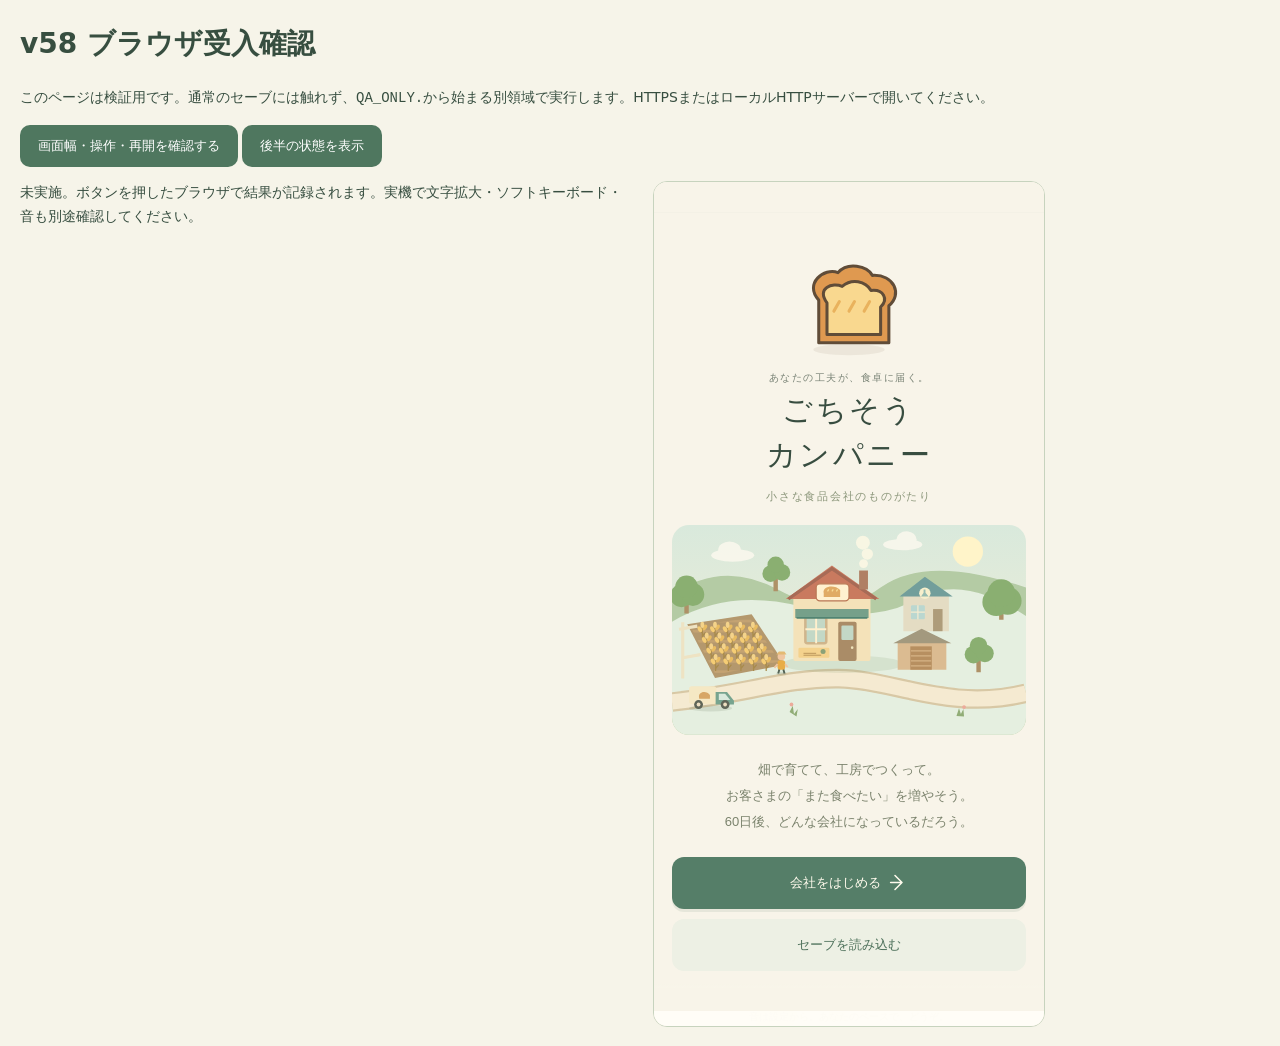
==== tests/browser-check.html @ 8b36f78a "gochisou" ====
<!doctype html><html lang="ja"><meta charset="utf-8"><meta name="viewport" content="width=device-width,initial-scale=1"><title>ごちそうカンパニー ブラウザ確認</title><style>body{font:14px/1.7 system-ui,sans-serif;background:#f6f4e9;color:#374e40;margin:20px}button{padding:12px 18px;background:#4f775f;color:white;border:0;border-radius:10px;cursor:pointer}iframe{display:block;width:390px;height:844px;border:1px solid #c7d3be;border-radius:14px;max-width:100%;background:#f8f4e9}#result{white-space:pre-wrap}li{margin:6px 0}.fail{color:#ad513a}.pass{color:#477846}.layout{display:flex;flex-wrap:wrap;gap:25px}.layout>div{flex:1;min-width:280px}</style><h1>v58 ブラウザ受入確認</h1><p>このページは検証用です。通常のセーブには触れず、<code>QA_ONLY.</code>から始まる別領域で実行します。HTTPSまたはローカルHTTPサーバーで開いてください。</p><p><button id="run">画面幅・操作・再開を確認する</button> <button id="advanced">後半の状態を表示</button></p><div class="layout"><div><div id="result">未実施。ボタンを押したブラウザで結果が記録されます。実機で文字拡大・ソフトキーボード・音も別途確認してください。</div></div><div><iframe id="game" src="../index.html?qa=1" title="検証用ゲーム"></iframe></div></div><script src="../data.js"></script><script src="../flavor.js"></script><script src="../engine.js"></script><script src="../actions.js"></script><script src="../planning.js"></script><script src="../recruitment.js"></script><script src="../finance.js"></script><script src="../advisor.js"></script><script src="../guidance.js"></script><script src="../dining.js"></script><script>
const frame=document.getElementById('game'),out=document.getElementById('result'),routes=['home','make/plan','make/craft','make/produce','make/buy','make/inventory','make/original','trade/orders','trade/finance','trade/customers','trade/wholesale','trade/regions','grow/staff','grow/recruit','grow/research','grow/facilities','grow/auto','grow/invest','more/book','more/contests','more/rivals','more/timeline','more/settings'];
const pause=()=>new Promise(resolve=>requestAnimationFrame(()=>requestAnimationFrame(resolve)));let lines=[];function record(ok,text){lines.push((ok?'✓ ':'✗ ')+text);out.textContent=lines.join('\n')}
function data(){let s=GCEngine.newGame('BROWSER-QA');s.money=500000;s.rp=2000;s.day=6;s.companyXP=250;s.levelClaimed=11;s.research={production:2,processing:2,quality:3,storage:1,sales:2,recipe:5};s.staff.push(GCEngine.makeStaff('komugi'),GCEngine.makeStaff('aoi'));s.regions=['town','shopping','city'];s.reputation=80;return s}
document.getElementById('advanced').onclick=()=>{frame.contentWindow.GCApp.loadForTest(data());frame.contentWindow.GCApp.go('home')};
document.getElementById('run').onclick=async()=>{lines=[];try{const w=frame.contentWindow,app=w.GCApp;app.loadForTest(data());for(const width of [320,360,390,430]){frame.style.width=width+'px';await pause();for(const route of routes){app.go(route);await pause();const doc=w.document;const overflow=doc.documentElement.scrollWidth>w.innerWidth+1;const unbound=[...doc.querySelectorAll('[data-a]')].filter(el=>!app.handlers.includes(el.dataset.a));record(!overflow&&!unbound.length,width+'px '+route+' / はみ出し '+overflow+' / 未接続 '+unbound.length)}}frame.style.width='390px';app.loadForTest(GCEngine.newGame('FLOW'));let s=app.state;app.dispatch('craft',{id:'flour',n:3});app.dispatch('craft',{id:'bread',n:3});app.dispatch('accept',{id:app.state.candidates[0].id});app.dispatch('deliver',{id:app.state.orders[0].id});record(app.state.stats.delivered===1,'最初の製造・受注・納品');app.dispatch('nextDay',{day:1});record(app.state.day===2,'日次処理');const seq=app.state.transactionSeq;await new Promise(resolve=>{frame.onload=resolve;frame.contentWindow.location.reload()});record(frame.contentWindow.GCApp.state.day===2&&frame.contentWindow.GCApp.state.transactionSeq===seq,'再読込で日付と取引回数を維持');frame.contentWindow.GCApp.go('home');record(true,'自動確認終了。次は実タッチ、200%文字拡大、キーボード、消音、減速設定を手動確認');}catch(e){record(false,e.message)}};
</script></html>
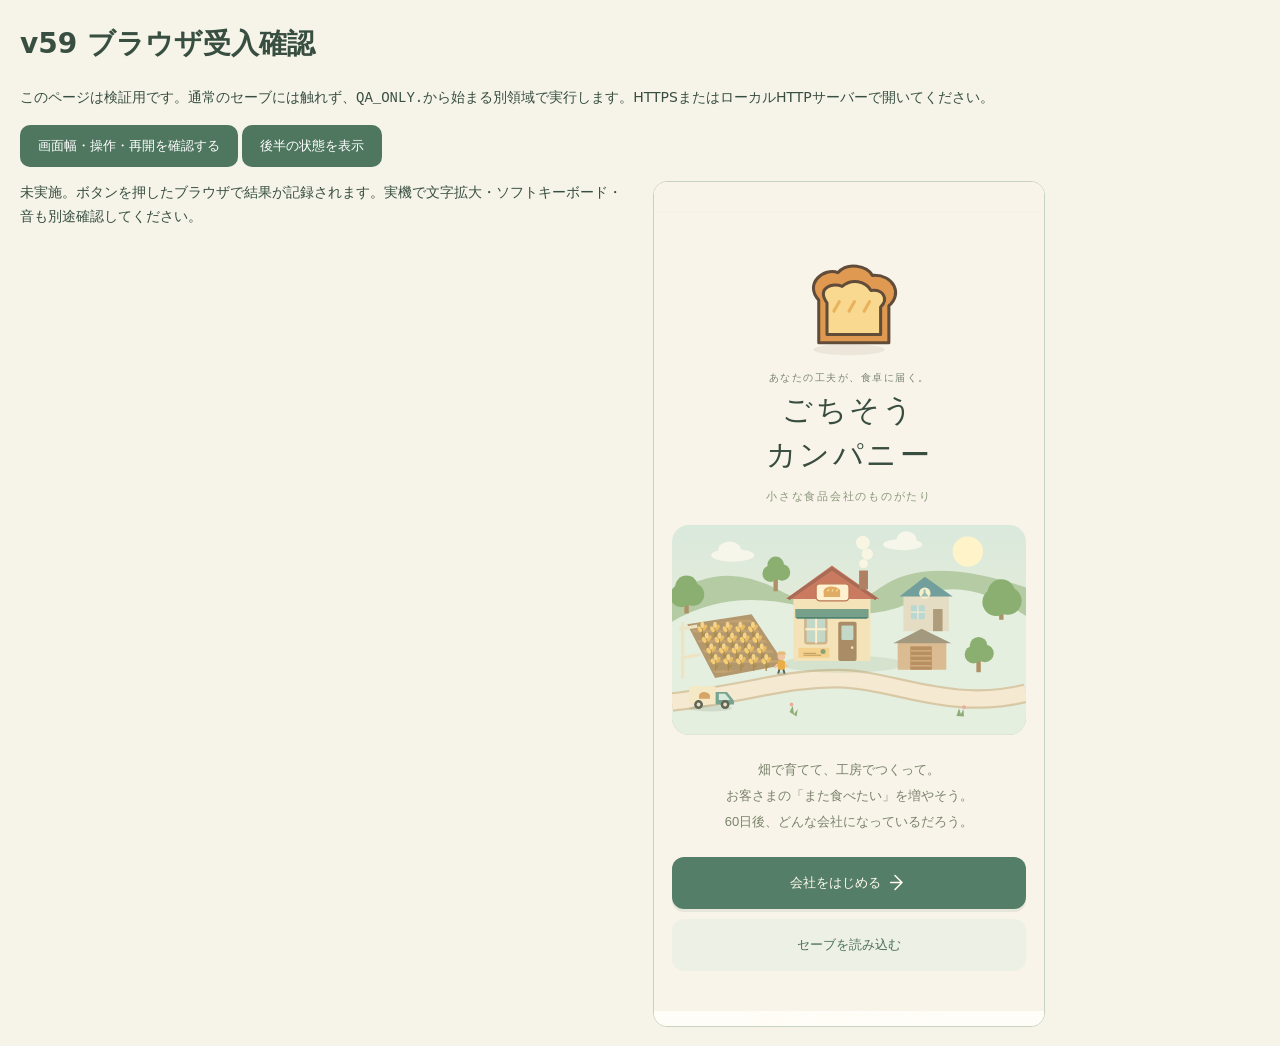
==== commit 1edd7546: "ver2" ====
--- a/tests/browser-check.html
+++ b/tests/browser-check.html
@@ -1,4 +1,4 @@
-<!doctype html><html lang="ja"><meta charset="utf-8"><meta name="viewport" content="width=device-width,initial-scale=1"><title>ごちそうカンパニー ブラウザ確認</title><style>body{font:14px/1.7 system-ui,sans-serif;background:#f6f4e9;color:#374e40;margin:20px}button{padding:12px 18px;background:#4f775f;color:white;border:0;border-radius:10px;cursor:pointer}iframe{display:block;width:390px;height:844px;border:1px solid #c7d3be;border-radius:14px;max-width:100%;background:#f8f4e9}#result{white-space:pre-wrap}li{margin:6px 0}.fail{color:#ad513a}.pass{color:#477846}.layout{display:flex;flex-wrap:wrap;gap:25px}.layout>div{flex:1;min-width:280px}</style><h1>v58 ブラウザ受入確認</h1><p>このページは検証用です。通常のセーブには触れず、<code>QA_ONLY.</code>から始まる別領域で実行します。HTTPSまたはローカルHTTPサーバーで開いてください。</p><p><button id="run">画面幅・操作・再開を確認する</button> <button id="advanced">後半の状態を表示</button></p><div class="layout"><div><div id="result">未実施。ボタンを押したブラウザで結果が記録されます。実機で文字拡大・ソフトキーボード・音も別途確認してください。</div></div><div><iframe id="game" src="../index.html?qa=1" title="検証用ゲーム"></iframe></div></div><script src="../data.js"></script><script src="../flavor.js"></script><script src="../engine.js"></script><script src="../actions.js"></script><script src="../planning.js"></script><script src="../recruitment.js"></script><script src="../finance.js"></script><script src="../advisor.js"></script><script src="../guidance.js"></script><script src="../dining.js"></script><script>
+<!doctype html><html lang="ja"><meta charset="utf-8"><meta name="viewport" content="width=device-width,initial-scale=1"><title>ごちそうカンパニー ブラウザ確認</title><style>body{font:14px/1.7 system-ui,sans-serif;background:#f6f4e9;color:#374e40;margin:20px}button{padding:12px 18px;background:#4f775f;color:white;border:0;border-radius:10px;cursor:pointer}iframe{display:block;width:390px;height:844px;border:1px solid #c7d3be;border-radius:14px;max-width:100%;background:#f8f4e9}#result{white-space:pre-wrap}li{margin:6px 0}.fail{color:#ad513a}.pass{color:#477846}.layout{display:flex;flex-wrap:wrap;gap:25px}.layout>div{flex:1;min-width:280px}</style><h1>v59 ブラウザ受入確認</h1><p>このページは検証用です。通常のセーブには触れず、<code>QA_ONLY.</code>から始まる別領域で実行します。HTTPSまたはローカルHTTPサーバーで開いてください。</p><p><button id="run">画面幅・操作・再開を確認する</button> <button id="advanced">後半の状態を表示</button></p><div class="layout"><div><div id="result">未実施。ボタンを押したブラウザで結果が記録されます。実機で文字拡大・ソフトキーボード・音も別途確認してください。</div></div><div><iframe id="game" src="../index.html?qa=1" title="検証用ゲーム"></iframe></div></div><script src="../data.js"></script><script src="../flavor.js"></script><script src="../engine.js"></script><script src="../actions.js"></script><script src="../planning.js"></script><script src="../recruitment.js"></script><script src="../finance.js"></script><script src="../advisor.js"></script><script src="../guidance.js"></script><script src="../dining.js"></script><script src="../progression.js"></script><script>
 const frame=document.getElementById('game'),out=document.getElementById('result'),routes=['home','make/plan','make/craft','make/produce','make/buy','make/inventory','make/original','trade/orders','trade/finance','trade/customers','trade/wholesale','trade/regions','grow/staff','grow/recruit','grow/research','grow/facilities','grow/auto','grow/invest','more/book','more/contests','more/rivals','more/timeline','more/settings'];
 const pause=()=>new Promise(resolve=>requestAnimationFrame(()=>requestAnimationFrame(resolve)));let lines=[];function record(ok,text){lines.push((ok?'✓ ':'✗ ')+text);out.textContent=lines.join('\n')}
 function data(){let s=GCEngine.newGame('BROWSER-QA');s.money=500000;s.rp=2000;s.day=6;s.companyXP=250;s.levelClaimed=11;s.research={production:2,processing:2,quality:3,storage:1,sales:2,recipe:5};s.staff.push(GCEngine.makeStaff('komugi'),GCEngine.makeStaff('aoi'));s.regions=['town','shopping','city'];s.reputation=80;return s}
